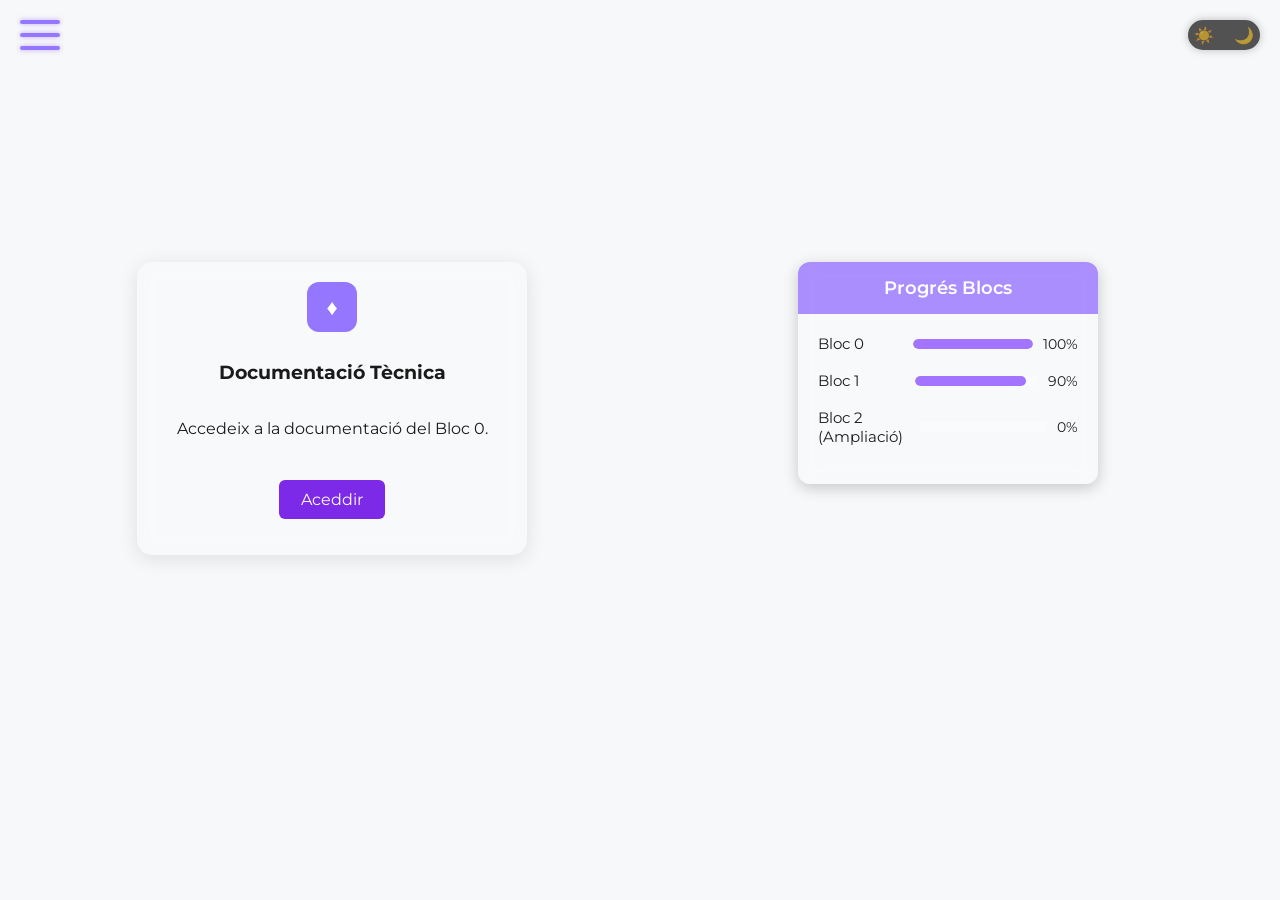
==== Biografia/index.html @ cbb4f6bd "Add files via upload" ====
<!DOCTYPE html>
<html lang="ca">
<head>
  <meta charset="UTF-8" />
  <meta name="viewport" content="width=device-width, initial-scale=1.0" />
  <title>Pàgina Principal</title>
  <link rel="icon" type="image/x-icon" href="logo.ico" />
  <link rel="stylesheet" href="styles.css" />
  <link href="https://fonts.googleapis.com/css2?family=Montserrat:wght@300;400;500;600;700&display=swap" rel="stylesheet">
</head>

<body>
  <!-- Botón modo claro/oscuro -->
  <input type="checkbox" id="checkboxInput" />
  <label for="checkboxInput" class="toggleSwitch">
    <span class="sun">☀️</span>
    <span class="moon">🌙</span>
  </label>

  <!-- Menú hamburguesa -->
  <label class="burger" for="burger">
    <input type="checkbox" id="burger" />
    <span></span>
    <span></span>
    <span></span>
  </label>

  <!-- Menú de navegación -->
  <nav class="nav-menu">
    <ul>
      <li><a href="B0/indexb-0.html">Documentació Tècnica</a></li>
      <!-- 
      <li><a href="#">Proyectos</a></li>
      <li><a href="#">Servicios</a></li>
      -->
      <li><a href="#">Contacto</a></li>
    </ul>

    <!-- Barra de búsqueda -->
    <div class="group">
      <svg viewBox="0 0 24 24" aria-hidden="true" class="search-icon">
        <g>
          <path
            d="M21.53 20.47l-3.66-3.66C19.195 15.24 20 13.214 20 11c0-4.97-4.03-9-9-9s-9 
            4.03-9 9 4.03 9 9 9c2.215 0 4.24-.804 5.808-2.13l3.66 
            3.66c.147.146.34.22.53.22s.385-.073.53-.22c.295-.293.295-.767.002-1.06zM3.5 
            11c0-4.135 3.365-7.5 7.5-7.5s7.5 
            3.365 7.5 7.5-3.365 7.5-7.5 7.5-7.5-3.365-7.5-7.5z">
          </path>
        </g>
      </svg>
      <input id="query" class="input" type="search" placeholder="Buscar..." name="searchbar" />
    </div>
  </nav>

  <h1 class="main-title">Pàgina Principal</h1>





  <!-- Tarjetas de ejemplo -->
<div class="cards-container">
  <div class="card">
    <div class="icon">♦︎</div>
    <h3>Documentació Tècnica</h3>
    <p>Accedeix a la documentació del Bloc 0.<p>
    <button class="button" onclick="window.location.href='B0/B0A2.html'">
    Aceddir
    </button>

  </div>

 

    
  
  <div class="progress-card">
  <div class="header">Progrés Blocs</div>
  <div class="body">
    <div class="skill">
      <div class="skill-name html">Bloc 0</div>
      <div class="skill-level">
        <div style="width: 100%" class="skill-percent"></div>
      </div>
      <div class="skill-percent-number">100%</div>
    </div>

    <div class="skill">
      <div class="skill-name css">Bloc 1</div>
      <div class="skill-level">
        <div style="width: 90%" class="skill-percent"></div>
      </div>
      <div class="skill-percent-number">90%</div>
    </div>

    <div class="skill">
      <div class="skill-name js">Bloc 2 (Ampliació)</div>
      <div class="skill-level">
        <div style="width: 0%" class="skill-percent"></div>
      </div>
      <div class="skill-percent-number">0%</div>
    </div>
  </div>
</div>




  <script src="script.js"></script>
  <audio id="clickSound" src="sonidos/sonido boton.mp3" preload="auto"></audio>
</body>
</html>
---- Biografia/styles.css ----
/* === Tipografía general === */
body {
  font-family: 'Montserrat', sans-serif;
  background-color: #f7f8fa;
  color: #1c1c1c;
  transition: background-color 0.3s ease, color 0.3s ease;
}

/* === Botón modo claro/oscuro === */
#checkboxInput {
  display: none;
}

.toggleSwitch {
  display: flex;
  align-items: center;
  justify-content: space-between;
  position: absolute;
  top: 20px;
  right: 20px;
  width: 60px;
  height: 30px;
  background-color: rgb(82, 82, 82);
  border-radius: 20px;
  cursor: pointer;
  transition-duration: 0.3s;
  padding: 0 6px;
  box-shadow: 0 0 8px rgba(0, 0, 0, 0.25);
  z-index: 20;
}

.toggleSwitch .sun,
.toggleSwitch .moon {
  font-size: 16px;
  opacity: 0.6;
  transition: opacity 0.3s;
}

#checkboxInput:checked + .toggleSwitch {
  background-color: rgb(148, 118, 255);
}

#checkboxInput:checked + .toggleSwitch .sun {
  opacity: 1;
}

#checkboxInput:checked + .toggleSwitch .moon {
  opacity: 0.3;
}

/* === Menú hamburguesa === */
.burger {
  position: fixed;
  top: 20px;
  left: 20px;
  width: 40px;
  height: 30px;
  background: transparent;
  cursor: pointer;
  display: block;
  z-index: 30;
}

.burger input {
  display: none;
}

.burger span {
  display: block;
  position: absolute;
  height: 4px;
  width: 100%;
  background: rgb(148, 118, 255);
  border-radius: 9px;
  opacity: 1;
  left: 0;
  transform: rotate(0deg);
  transition: 0.25s ease-in-out;
  box-shadow: 0 0 5px rgba(148, 118, 255, 0.6);
}

.burger span:nth-of-type(1) { top: 0; transform-origin: left center; }
.burger span:nth-of-type(2) { top: 50%; transform: translateY(-50%); transform-origin: left center; }
.burger span:nth-of-type(3) { top: 100%; transform: translateY(-100%); transform-origin: left center; }

.burger input:checked ~ span:nth-of-type(1) {
  transform: rotate(45deg);
  top: 0;
  left: 5px;
}

.burger input:checked ~ span:nth-of-type(2) {
  width: 0%;
  opacity: 0;
}

.burger input:checked ~ span:nth-of-type(3) {
  transform: rotate(-45deg);
  top: 28px;
  left: 5px;
}

/* === Menú desplegable === */
.nav-menu {
  position: fixed;
  top: 0;
  left: -100%;
  width: 250px;
  height: 100%;
  backdrop-filter: blur(10px);
  background: rgba(124, 58, 237, 0.35);
  box-shadow: 5px 0 20px rgba(0, 0, 0, 0.2);
  border-right: 1px solid rgba(255, 255, 255, 0.2);
  transition: left 0.5s ease;
  padding: 80px 20px 20px;
  z-index: 25;
}

.nav-menu.active {
  left: 0;
}

.nav-menu ul {
  list-style: none;
  padding: 0;
}

.nav-menu ul li {
  margin: 20px 0;
}

.nav-menu ul li a {
  color: white;
  text-decoration: none;
  font-weight: 500;
  transition: color 0.3s;
}

.nav-menu ul li a:hover {
  color: #d1c4ff;
}

/* === Barra de búsqueda === */
.group {
  margin-top: 20px;
  display: flex;
  align-items: center;
  position: relative;
}

.input {
  font-family: "Montserrat", sans-serif;
  width: 100%;
  height: 45px;
  padding-left: 2.5rem;
  border: none;
  border-radius: 12px;
  background-color: rgba(22, 23, 29, 0.6);
  color: #e0dfff;
  outline: none;
  transition: all 0.25s ease;
}

.input::placeholder {
  color: #bdbecb;
}

.search-icon {
  position: absolute;
  left: 1rem;
  fill: #bdbecb;
  width: 1rem;
  height: 1rem;
  pointer-events: none;
}

/* === Tarjetas === */
.card {
  background-color: #fff;
  border-radius: 16px;
  padding: 25px;
  max-width: 320px;
  margin: 40px auto;
  box-shadow: 0 4px 10px rgba(0, 0, 0, 0.1);
  text-align: center;
  transition: all 0.3s ease;
}

.card:hover {
  transform: translateY(-6px);
  box-shadow: 0 0 30px rgba(148, 118, 255, 0.5);
}

.icon {
  background-color: rgb(148, 118, 255);
  color: white;
  font-size: 22px;
  width: 50px;
  height: 50px;
  border-radius: 12px;
  display: flex;
  align-items: center;
  justify-content: center;
  margin: 0 auto 10px;
}

/* === Modo oscuro === */
body.dark-mode {
  background-color: #0f172a;
  color: #e2e8f0;
}

body.dark-mode .card {
  background-color: #1e293b;
  color: #e2e8f0;
}

body.dark-mode .nav-menu {
  background: rgba(60, 40, 120, 0.35);
}

body.dark-mode .burger span {
  background: white;
}


/* ===========================
   ESTILO GENERAL DE BOTONES
=========================== */
.button {
  position: relative;
  padding: 10px 22px;
  border-radius: 6px;
  border: none;
  color: #fff;
  cursor: pointer;
  background-color: #7d2ae8;
  transition: all 0.2s ease;
  font-family: 'Montserrat', sans-serif;
  font-size: 1rem;
}

.button:active {
  transform: scale(0.96);
}

.button:before,
.button:after {
  position: absolute;
  content: "";
  width: 150%;
  left: 50%;
  height: 100%;
  transform: translateX(-50%);
  z-index: -1000;
  background-repeat: no-repeat;
}

.button:hover:before {
  top: -70%;
  background-image: radial-gradient(circle, #7d2ae8 20%, transparent 20%),
    radial-gradient(circle, transparent 20%, #7d2ae8 20%, transparent 30%),
    radial-gradient(circle, #7d2ae8 20%, transparent 20%),
    radial-gradient(circle, #7d2ae8 20%, transparent 20%),
    radial-gradient(circle, transparent 10%, #7d2ae8 15%, transparent 20%),
    radial-gradient(circle, #7d2ae8 20%, transparent 20%),
    radial-gradient(circle, #7d2ae8 20%, transparent 20%),
    radial-gradient(circle, #7d2ae8 20%, transparent 20%),
    radial-gradient(circle, #7d2ae8 20%, transparent 20%);
  background-size: 10% 10%, 20% 20%, 15% 15%, 20% 20%, 18% 18%, 10% 10%, 15% 15%,
    10% 10%, 18% 18%;
  background-position: 50% 120%;
  animation: greentopBubbles 0.6s ease;
}

@keyframes greentopBubbles {
  0% {
    background-position: 5% 90%, 10% 90%, 10% 90%, 15% 90%, 25% 90%, 25% 90%,
      40% 90%, 55% 90%, 70% 90%;
  }
  50% {
    background-position: 0% 80%, 0% 20%, 10% 40%, 20% 0%, 30% 30%, 22% 50%,
      50% 50%, 65% 20%, 90% 30%;
  }
  100% {
    background-position: 0% 70%, 0% 10%, 10% 30%, 20% -10%, 30% 20%, 22% 40%,
      50% 40%, 65% 10%, 90% 20%;
    background-size: 0% 0%;
  }
}

.button:hover::after {
  bottom: -70%;
  background-image: radial-gradient(circle, #7d2ae8 20%, transparent 20%),
    radial-gradient(circle, #7d2ae8 20%, transparent 20%),
    radial-gradient(circle, transparent 10%, #7d2ae8 15%, transparent 20%),
    radial-gradient(circle, #7d2ae8 20%, transparent 20%),
    radial-gradient(circle, #7d2ae8 20%, transparent 20%),
    radial-gradient(circle, #7d2ae8 20%, transparent 20%),
    radial-gradient(circle, #7d2ae8 20%, transparent 20%);
  background-size: 15% 15%, 20% 20%, 18% 18%, 20% 20%, 15% 15%, 20% 20%, 18% 18%;
  background-position: 50% 0%;
  animation: greenbottomBubbles 0.6s ease;
}

@keyframes greenbottomBubbles {
  0% {
    background-position: 10% -10%, 30% 10%, 55% -10%, 70% -10%, 85% -10%,
      70% -10%, 70% 0%;
  }
  50% {
    background-position: 0% 80%, 20% 80%, 45% 60%, 60% 100%, 75% 70%, 95% 60%,
      105% 0%;
  }
  100% {
    background-position: 0% 90%, 20% 90%, 45% 70%, 60% 110%, 75% 80%, 95% 70%,
      110% 10%;
    background-size: 0% 0%;
  }
}

/* ===========================
   CENTRADO DEL BOTÓN EN LAS TARJETAS
=========================== */
.card {
  display: flex;
  flex-direction: column;
  justify-content: center;
  align-items: center;
  text-align: center;
}

.card .button {
  margin-top: 20px;
}

/* CONTENEDOR DE TARJETAS */
.cards-container {
  display: grid;
  grid-template-columns: repeat(auto-fit, minmax(280px, 1fr));
  gap: 2rem; /* Espacio entre tarjetas */
  padding: 2rem;
  justify-items: center;
  align-items: start;
}

/* TARJETAS INDIVIDUALES */
.card {
  background: rgba(255, 255, 255, 0.15); /* efecto translúcido */
  backdrop-filter: blur(10px);
  border-radius: 15px;
  padding: 20px;
  text-align: center;
  color: #fff;
  width: 100%;
  max-width: 350px;
  box-shadow: 0 4px 20px rgba(0, 0, 0, 0.1);
  transition: transform 0.3s ease;
}

.card:hover {
  transform: translateY(-8px);
}

/* 🌞🌚 Estilos para texto dentro de las tarjetas */
.card h3,
.card p {
  color: #1a1a1a;
  transition: color 0.3s ease;
}

/* Texto en modo oscuro */
body.dark-mode .card h3,
body.dark-mode .card p {
  color: #e2e8f0; /* tono claro agradable */
}

/* Botón dentro de las tarjetas */
.card .button {
  margin-top: 10px;
  background-color: #7d2ae8;
  color: #fff;
  transition: background-color 0.3s ease, color 0.3s ease;
}

/* Botón en modo oscuro */
body.dark-mode .card .button {
  background-color: #a78bfa; /* morado más claro para contraste */
  color: #0f172a;
}

/* Hover adaptado */
.card .button:hover {
  background-color: #9f6cff;
}
body.dark-mode .card .button:hover {
  background-color: #c4b5fd;
}

/* Transición general */
.card,
.card .icon,
.card h3,
.card p,
.card .button {
  transition: all 0.3s ease-in-out;
}


/* Titol centrat al index.html*/

/* Envuélvelo con .center-page o añádelo a body si esta vista solo muestra el h1 */
.center-page{
  min-height: 100vh;
  display: grid;
  place-items: center;    /* centra vertical y horizontal */
  padding: 4rem 1rem;
}

.center-page > h1{
  margin: 0;
  font-weight: 800;
  font-size: clamp(2rem, 5vw, 3rem);
  letter-spacing: .3px;
  text-align: center;
  color: var(--text);
  text-shadow: 0 2px 24px rgba(124, 58, 237, .18);
  position: relative;
  isolation: isolate;
}

/* Detalle sutil de acento debajo del título (opcional) */
.center-page > h1::after{
  content: "";
  display: block;
  height: 4px;
  width: min(120px, 30vw);
  margin: .9rem auto 0;
  border-radius: 999px;
  background: linear-gradient(90deg, transparent, var(--primary), transparent);
  opacity: .9;
}


/* Titol animat a totes les pàgines */ 

.main-title {
  font-size: 3rem;
  text-align: center;
  margin-top: 100px;
  opacity: 0;
  transform: translateY(50px);
  transition: all 1s ease;
  color: var(--text-color);
}

.main-title.visible {
  opacity: 1;
  transform: translateY(0);
}

/*Carta progrés */

.progress-card {
  width: 300px;
  background: rgba(255, 255, 255, 0.15);
  backdrop-filter: blur(10px);
  border-radius: 12px;
  box-shadow: 0 4px 15px rgba(0,0,0,0.2);
  overflow: hidden;
  margin: 40px auto;
  color: var(--text-color);
  transition: transform 0.4s ease, border-bottom 0.4s ease;
}

.progress-card:hover {
  border-bottom: 4px solid #a374ff;
  transform: scale(1.05);
}

.progress-card .header {
  background-color: rgba(120, 70, 255, 0.6);
  color: white;
  padding: 15px;
  text-align: center;
  font-weight: 600;
  font-size: 18px;
}

.progress-card .body {
  padding: 20px;
}

.skill {
  display: flex;
  align-items: center;
  margin-bottom: 18px;
}

.skill-name {
  width: 100px;
  font-size: 15px;
}

.skill-level {
  width: 150px;
  height: 10px;
  background-color: rgba(255,255,255,0.3);
  border-radius: 10px;
  overflow: hidden;
  margin-left: 15px;
}

.skill-percent {
  height: 100%;
  background-color: #a374ff;
  border-radius: 10px;
}

.skill-percent-number {
  margin-left: 10px;
  font-size: 14px;
  color: var(--text-color);
}

/* Modo oscuro */
body.dark-mode .progress-card {
  background: rgba(20, 20, 20, 0.7);
  box-shadow: 0 4px 20px rgba(0, 0, 0, 0.5);
}

body.dark-mode .progress-card .header {
  background-color: rgba(140, 90, 255, 0.8);
}
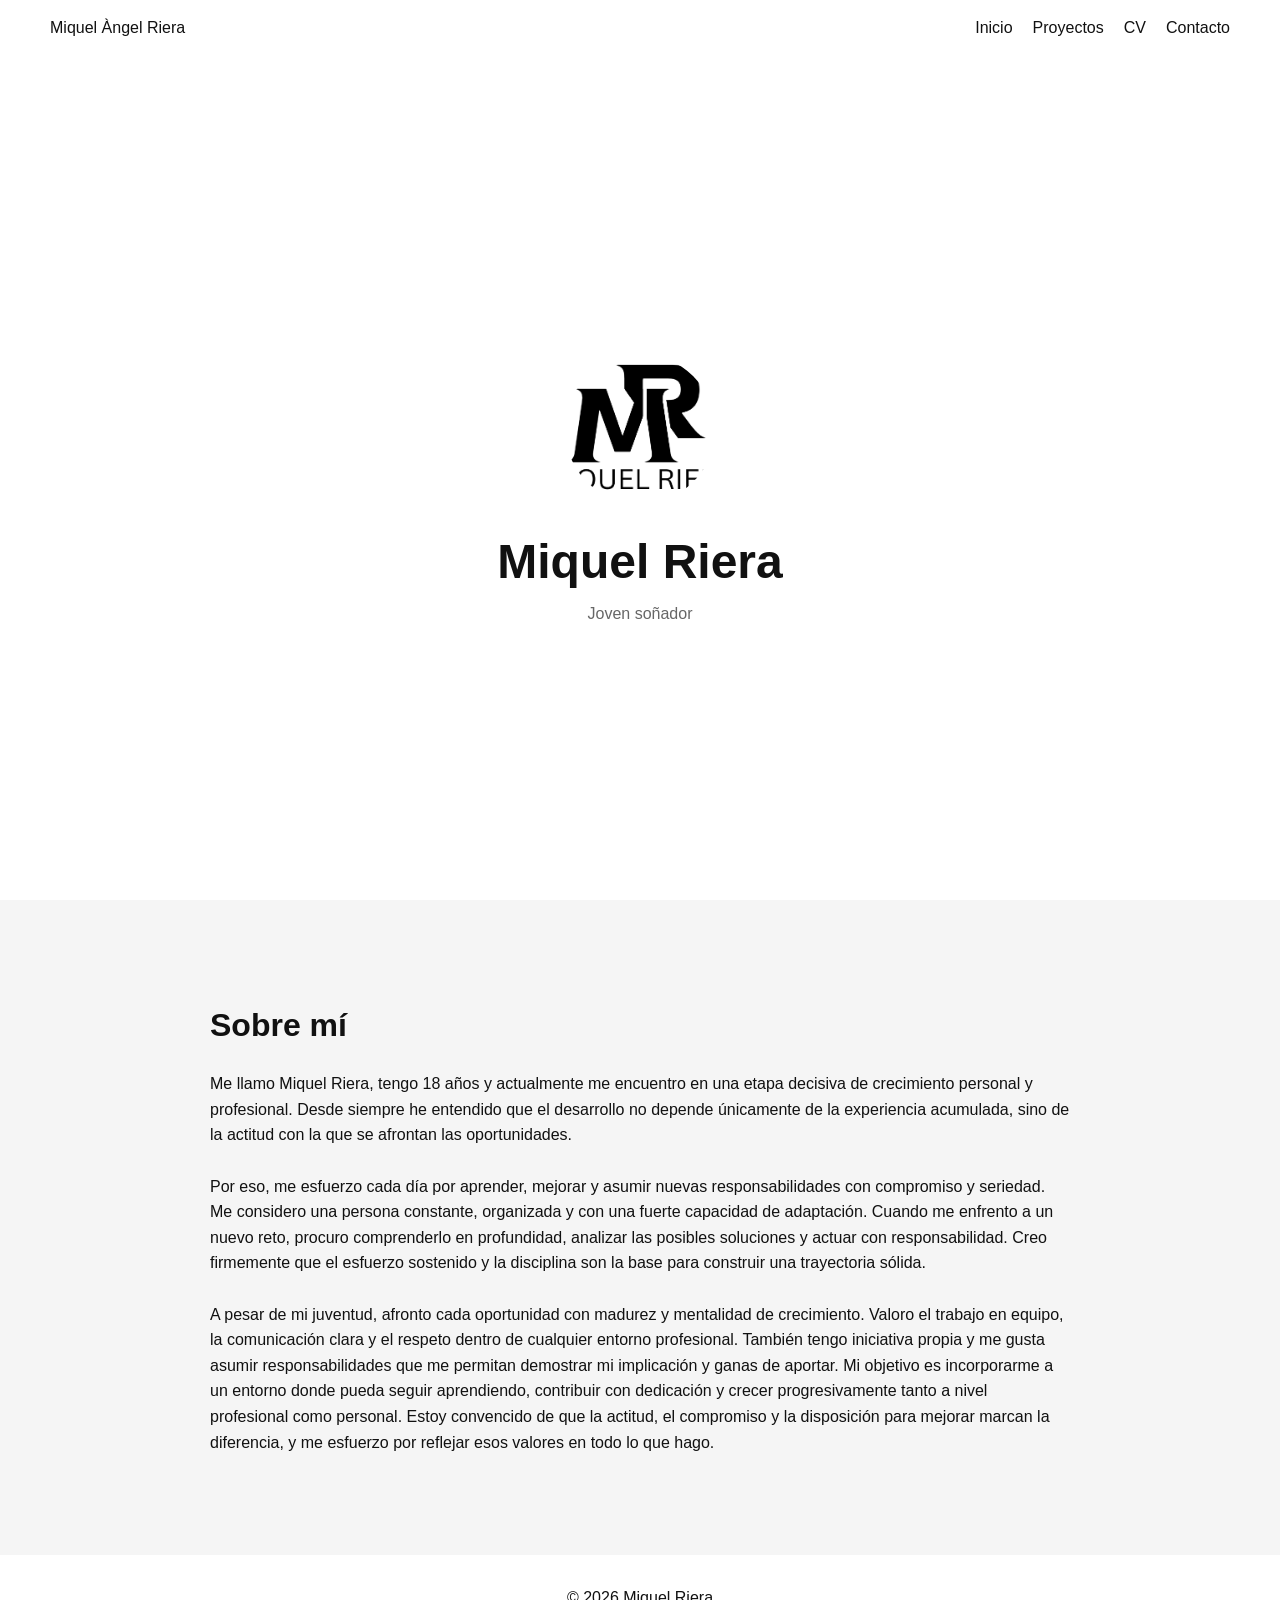
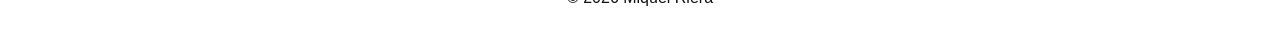
==== commit ddaec57c: "---" ====
--- a/Biografia/index.html
+++ b/Biografia/index.html
@@ -1,113 +1,39 @@
-<!DOCTYPE html>
-<html lang="ca">
-<head>
-  <meta charset="UTF-8" />
-  <meta name="viewport" content="width=device-width, initial-scale=1.0" />
-  <title>Pàgina Principal</title>
-  <link rel="icon" type="image/x-icon" href="logo.ico" />
-  <link rel="stylesheet" href="styles.css" />
-  <link href="https://fonts.googleapis.com/css2?family=Montserrat:wght@300;400;500;600;700&display=swap" rel="stylesheet">
-</head>
-
-<body>
-  <!-- Botón modo claro/oscuro -->
-  <input type="checkbox" id="checkboxInput" />
-  <label for="checkboxInput" class="toggleSwitch">
-    <span class="sun">☀️</span>
-    <span class="moon">🌙</span>
-  </label>
-
-  <!-- Menú hamburguesa -->
-  <label class="burger" for="burger">
-    <input type="checkbox" id="burger" />
-    <span></span>
-    <span></span>
-    <span></span>
-  </label>
-
-  <!-- Menú de navegación -->
-  <nav class="nav-menu">
-    <ul>
-      <li><a href="B0/indexb-0.html">Documentació Tècnica</a></li>
-      <!-- 
-      <li><a href="#">Proyectos</a></li>
-      <li><a href="#">Servicios</a></li>
-      -->
-      <li><a href="#">Contacto</a></li>
-    </ul>
-
-    <!-- Barra de búsqueda -->
-    <div class="group">
-      <svg viewBox="0 0 24 24" aria-hidden="true" class="search-icon">
-        <g>
-          <path
-            d="M21.53 20.47l-3.66-3.66C19.195 15.24 20 13.214 20 11c0-4.97-4.03-9-9-9s-9 
-            4.03-9 9 4.03 9 9 9c2.215 0 4.24-.804 5.808-2.13l3.66 
-            3.66c.147.146.34.22.53.22s.385-.073.53-.22c.295-.293.295-.767.002-1.06zM3.5 
-            11c0-4.135 3.365-7.5 7.5-7.5s7.5 
-            3.365 7.5 7.5-3.365 7.5-7.5 7.5-7.5-3.365-7.5-7.5z">
-          </path>
-        </g>
-      </svg>
-      <input id="query" class="input" type="search" placeholder="Buscar..." name="searchbar" />
-    </div>
-  </nav>
-
-  <h1 class="main-title">Pàgina Principal</h1>
-
-
-
-
-
-  <!-- Tarjetas de ejemplo -->
-<div class="cards-container">
-  <div class="card">
-    <div class="icon">♦︎</div>
-    <h3>Documentació Tècnica</h3>
-    <p>Accedeix a la documentació del Bloc 0.<p>
-    <button class="button" onclick="window.location.href='B0/B0A2.html'">
-    Aceddir
-    </button>
-
-  </div>
-
- 
-
-    
-  
-  <div class="progress-card">
-  <div class="header">Progrés Blocs</div>
-  <div class="body">
-    <div class="skill">
-      <div class="skill-name html">Bloc 0</div>
-      <div class="skill-level">
-        <div style="width: 100%" class="skill-percent"></div>
-      </div>
-      <div class="skill-percent-number">100%</div>
-    </div>
-
-    <div class="skill">
-      <div class="skill-name css">Bloc 1</div>
-      <div class="skill-level">
-        <div style="width: 90%" class="skill-percent"></div>
-      </div>
-      <div class="skill-percent-number">90%</div>
-    </div>
-
-    <div class="skill">
-      <div class="skill-name js">Bloc 2 (Ampliació)</div>
-      <div class="skill-level">
-        <div style="width: 0%" class="skill-percent"></div>
-      </div>
-      <div class="skill-percent-number">0%</div>
-    </div>
-  </div>
-</div>
-
-
-
-
-  <script src="script.js"></script>
-  <audio id="clickSound" src="sonidos/sonido boton.mp3" preload="auto"></audio>
-</body>
-</html>
+<!DOCTYPE html>
+<html lang="es">
+<head>
+    <meta charset="UTF-8">
+    <title>Miquel Riera</title>
+    <link rel="icon" type="image/x-icon" href="assets/logo.ico">
+    <link rel="stylesheet" href="styles.css">
+</head>
+<body>
+
+<nav>
+    <div class="logo">Miquel Àngel Riera</div>
+    <ul>
+        <li><a href="index.html">Inicio</a></li>
+        <li><a href="proyectos.html">Proyectos</a></li>
+        <li><a href="cv.html">CV</a></li>
+        <li><a href="contacto.html">Contacto</a></li>
+    </ul>
+</nav>
+
+<header class="small-header">
+    <img src="assets/logo.ico" alt="Tu Foto">
+    <h1>Miquel Riera</h1>
+    <p class="subtitle">Joven soñador</p>
+</header>
+
+<section>
+    <h2>Sobre mí</h2>
+    <p>
+       Me llamo Miquel Riera, tengo 18 años y actualmente me encuentro en una etapa decisiva de crecimiento personal y profesional. Desde siempre he entendido que el desarrollo no depende únicamente de la experiencia acumulada, sino de la actitud con la que se afrontan las oportunidades. <br> <br>Por eso, me esfuerzo cada día por aprender, mejorar y asumir nuevas responsabilidades con compromiso y seriedad. Me considero una persona constante, organizada y con una fuerte capacidad de adaptación. Cuando me enfrento a un nuevo reto, procuro comprenderlo en profundidad, analizar las posibles soluciones y actuar con responsabilidad. Creo firmemente que el esfuerzo sostenido y la disciplina son la base para construir una trayectoria sólida. <br> <br>A pesar de mi juventud, afronto cada oportunidad con madurez y mentalidad de crecimiento. Valoro el trabajo en equipo, la comunicación clara y el respeto dentro de cualquier entorno profesional. También tengo iniciativa propia y me gusta asumir responsabilidades que me permitan demostrar mi implicación y ganas de aportar. Mi objetivo es incorporarme a un entorno donde pueda seguir aprendiendo, contribuir con dedicación y crecer progresivamente tanto a nivel profesional como personal. Estoy convencido de que la actitud, el compromiso y la disposición para mejorar marcan la diferencia, y me esfuerzo por reflejar esos valores en todo lo que hago.
+    </p>
+</section>
+
+<footer>
+    © 2026 Miquel Riera
+</footer>
+
+</body>
+</html>
--- a/Biografia/styles.css
+++ b/Biografia/styles.css
@@ -1,534 +1,132 @@
-/* === Tipografía general === */
-body {
-  font-family: 'Montserrat', sans-serif;
-  background-color: #f7f8fa;
-  color: #1c1c1c;
-  transition: background-color 0.3s ease, color 0.3s ease;
-}
-
-/* === Botón modo claro/oscuro === */
-#checkboxInput {
-  display: none;
-}
-
-.toggleSwitch {
-  display: flex;
-  align-items: center;
-  justify-content: space-between;
-  position: absolute;
-  top: 20px;
-  right: 20px;
-  width: 60px;
-  height: 30px;
-  background-color: rgb(82, 82, 82);
-  border-radius: 20px;
-  cursor: pointer;
-  transition-duration: 0.3s;
-  padding: 0 6px;
-  box-shadow: 0 0 8px rgba(0, 0, 0, 0.25);
-  z-index: 20;
-}
-
-.toggleSwitch .sun,
-.toggleSwitch .moon {
-  font-size: 16px;
-  opacity: 0.6;
-  transition: opacity 0.3s;
-}
-
-#checkboxInput:checked + .toggleSwitch {
-  background-color: rgb(148, 118, 255);
-}
-
-#checkboxInput:checked + .toggleSwitch .sun {
-  opacity: 1;
-}
-
-#checkboxInput:checked + .toggleSwitch .moon {
-  opacity: 0.3;
-}
-
-/* === Menú hamburguesa === */
-.burger {
-  position: fixed;
-  top: 20px;
-  left: 20px;
-  width: 40px;
-  height: 30px;
-  background: transparent;
-  cursor: pointer;
-  display: block;
-  z-index: 30;
-}
-
-.burger input {
-  display: none;
-}
-
-.burger span {
-  display: block;
-  position: absolute;
-  height: 4px;
-  width: 100%;
-  background: rgb(148, 118, 255);
-  border-radius: 9px;
-  opacity: 1;
-  left: 0;
-  transform: rotate(0deg);
-  transition: 0.25s ease-in-out;
-  box-shadow: 0 0 5px rgba(148, 118, 255, 0.6);
-}
-
-.burger span:nth-of-type(1) { top: 0; transform-origin: left center; }
-.burger span:nth-of-type(2) { top: 50%; transform: translateY(-50%); transform-origin: left center; }
-.burger span:nth-of-type(3) { top: 100%; transform: translateY(-100%); transform-origin: left center; }
-
-.burger input:checked ~ span:nth-of-type(1) {
-  transform: rotate(45deg);
-  top: 0;
-  left: 5px;
-}
-
-.burger input:checked ~ span:nth-of-type(2) {
-  width: 0%;
-  opacity: 0;
-}
-
-.burger input:checked ~ span:nth-of-type(3) {
-  transform: rotate(-45deg);
-  top: 28px;
-  left: 5px;
-}
-
-/* === Menú desplegable === */
-.nav-menu {
-  position: fixed;
-  top: 0;
-  left: -100%;
-  width: 250px;
-  height: 100%;
-  backdrop-filter: blur(10px);
-  background: rgba(124, 58, 237, 0.35);
-  box-shadow: 5px 0 20px rgba(0, 0, 0, 0.2);
-  border-right: 1px solid rgba(255, 255, 255, 0.2);
-  transition: left 0.5s ease;
-  padding: 80px 20px 20px;
-  z-index: 25;
-}
-
-.nav-menu.active {
-  left: 0;
-}
-
-.nav-menu ul {
-  list-style: none;
-  padding: 0;
-}
-
-.nav-menu ul li {
-  margin: 20px 0;
-}
-
-.nav-menu ul li a {
-  color: white;
-  text-decoration: none;
-  font-weight: 500;
-  transition: color 0.3s;
-}
-
-.nav-menu ul li a:hover {
-  color: #d1c4ff;
-}
-
-/* === Barra de búsqueda === */
-.group {
-  margin-top: 20px;
-  display: flex;
-  align-items: center;
-  position: relative;
-}
-
-.input {
-  font-family: "Montserrat", sans-serif;
-  width: 100%;
-  height: 45px;
-  padding-left: 2.5rem;
-  border: none;
-  border-radius: 12px;
-  background-color: rgba(22, 23, 29, 0.6);
-  color: #e0dfff;
-  outline: none;
-  transition: all 0.25s ease;
-}
-
-.input::placeholder {
-  color: #bdbecb;
-}
-
-.search-icon {
-  position: absolute;
-  left: 1rem;
-  fill: #bdbecb;
-  width: 1rem;
-  height: 1rem;
-  pointer-events: none;
-}
-
-/* === Tarjetas === */
-.card {
-  background-color: #fff;
-  border-radius: 16px;
-  padding: 25px;
-  max-width: 320px;
-  margin: 40px auto;
-  box-shadow: 0 4px 10px rgba(0, 0, 0, 0.1);
-  text-align: center;
-  transition: all 0.3s ease;
-}
-
-.card:hover {
-  transform: translateY(-6px);
-  box-shadow: 0 0 30px rgba(148, 118, 255, 0.5);
-}
-
-.icon {
-  background-color: rgb(148, 118, 255);
-  color: white;
-  font-size: 22px;
-  width: 50px;
-  height: 50px;
-  border-radius: 12px;
-  display: flex;
-  align-items: center;
-  justify-content: center;
-  margin: 0 auto 10px;
-}
-
-/* === Modo oscuro === */
-body.dark-mode {
-  background-color: #0f172a;
-  color: #e2e8f0;
-}
-
-body.dark-mode .card {
-  background-color: #1e293b;
-  color: #e2e8f0;
-}
-
-body.dark-mode .nav-menu {
-  background: rgba(60, 40, 120, 0.35);
-}
-
-body.dark-mode .burger span {
-  background: white;
-}
-
-
-/* ===========================
-   ESTILO GENERAL DE BOTONES
-=========================== */
-.button {
-  position: relative;
-  padding: 10px 22px;
-  border-radius: 6px;
-  border: none;
-  color: #fff;
-  cursor: pointer;
-  background-color: #7d2ae8;
-  transition: all 0.2s ease;
-  font-family: 'Montserrat', sans-serif;
-  font-size: 1rem;
-}
-
-.button:active {
-  transform: scale(0.96);
-}
-
-.button:before,
-.button:after {
-  position: absolute;
-  content: "";
-  width: 150%;
-  left: 50%;
-  height: 100%;
-  transform: translateX(-50%);
-  z-index: -1000;
-  background-repeat: no-repeat;
-}
-
-.button:hover:before {
-  top: -70%;
-  background-image: radial-gradient(circle, #7d2ae8 20%, transparent 20%),
-    radial-gradient(circle, transparent 20%, #7d2ae8 20%, transparent 30%),
-    radial-gradient(circle, #7d2ae8 20%, transparent 20%),
-    radial-gradient(circle, #7d2ae8 20%, transparent 20%),
-    radial-gradient(circle, transparent 10%, #7d2ae8 15%, transparent 20%),
-    radial-gradient(circle, #7d2ae8 20%, transparent 20%),
-    radial-gradient(circle, #7d2ae8 20%, transparent 20%),
-    radial-gradient(circle, #7d2ae8 20%, transparent 20%),
-    radial-gradient(circle, #7d2ae8 20%, transparent 20%);
-  background-size: 10% 10%, 20% 20%, 15% 15%, 20% 20%, 18% 18%, 10% 10%, 15% 15%,
-    10% 10%, 18% 18%;
-  background-position: 50% 120%;
-  animation: greentopBubbles 0.6s ease;
-}
-
-@keyframes greentopBubbles {
-  0% {
-    background-position: 5% 90%, 10% 90%, 10% 90%, 15% 90%, 25% 90%, 25% 90%,
-      40% 90%, 55% 90%, 70% 90%;
-  }
-  50% {
-    background-position: 0% 80%, 0% 20%, 10% 40%, 20% 0%, 30% 30%, 22% 50%,
-      50% 50%, 65% 20%, 90% 30%;
-  }
-  100% {
-    background-position: 0% 70%, 0% 10%, 10% 30%, 20% -10%, 30% 20%, 22% 40%,
-      50% 40%, 65% 10%, 90% 20%;
-    background-size: 0% 0%;
-  }
-}
-
-.button:hover::after {
-  bottom: -70%;
-  background-image: radial-gradient(circle, #7d2ae8 20%, transparent 20%),
-    radial-gradient(circle, #7d2ae8 20%, transparent 20%),
-    radial-gradient(circle, transparent 10%, #7d2ae8 15%, transparent 20%),
-    radial-gradient(circle, #7d2ae8 20%, transparent 20%),
-    radial-gradient(circle, #7d2ae8 20%, transparent 20%),
-    radial-gradient(circle, #7d2ae8 20%, transparent 20%),
-    radial-gradient(circle, #7d2ae8 20%, transparent 20%);
-  background-size: 15% 15%, 20% 20%, 18% 18%, 20% 20%, 15% 15%, 20% 20%, 18% 18%;
-  background-position: 50% 0%;
-  animation: greenbottomBubbles 0.6s ease;
-}
-
-@keyframes greenbottomBubbles {
-  0% {
-    background-position: 10% -10%, 30% 10%, 55% -10%, 70% -10%, 85% -10%,
-      70% -10%, 70% 0%;
-  }
-  50% {
-    background-position: 0% 80%, 20% 80%, 45% 60%, 60% 100%, 75% 70%, 95% 60%,
-      105% 0%;
-  }
-  100% {
-    background-position: 0% 90%, 20% 90%, 45% 70%, 60% 110%, 75% 80%, 95% 70%,
-      110% 10%;
-    background-size: 0% 0%;
-  }
-}
-
-/* ===========================
-   CENTRADO DEL BOTÓN EN LAS TARJETAS
-=========================== */
-.card {
-  display: flex;
-  flex-direction: column;
-  justify-content: center;
-  align-items: center;
-  text-align: center;
-}
-
-.card .button {
-  margin-top: 20px;
-}
-
-/* CONTENEDOR DE TARJETAS */
-.cards-container {
-  display: grid;
-  grid-template-columns: repeat(auto-fit, minmax(280px, 1fr));
-  gap: 2rem; /* Espacio entre tarjetas */
-  padding: 2rem;
-  justify-items: center;
-  align-items: start;
-}
-
-/* TARJETAS INDIVIDUALES */
-.card {
-  background: rgba(255, 255, 255, 0.15); /* efecto translúcido */
-  backdrop-filter: blur(10px);
-  border-radius: 15px;
-  padding: 20px;
-  text-align: center;
-  color: #fff;
-  width: 100%;
-  max-width: 350px;
-  box-shadow: 0 4px 20px rgba(0, 0, 0, 0.1);
-  transition: transform 0.3s ease;
-}
-
-.card:hover {
-  transform: translateY(-8px);
-}
-
-/* 🌞🌚 Estilos para texto dentro de las tarjetas */
-.card h3,
-.card p {
-  color: #1a1a1a;
-  transition: color 0.3s ease;
-}
-
-/* Texto en modo oscuro */
-body.dark-mode .card h3,
-body.dark-mode .card p {
-  color: #e2e8f0; /* tono claro agradable */
-}
-
-/* Botón dentro de las tarjetas */
-.card .button {
-  margin-top: 10px;
-  background-color: #7d2ae8;
-  color: #fff;
-  transition: background-color 0.3s ease, color 0.3s ease;
-}
-
-/* Botón en modo oscuro */
-body.dark-mode .card .button {
-  background-color: #a78bfa; /* morado más claro para contraste */
-  color: #0f172a;
-}
-
-/* Hover adaptado */
-.card .button:hover {
-  background-color: #9f6cff;
-}
-body.dark-mode .card .button:hover {
-  background-color: #c4b5fd;
-}
-
-/* Transición general */
-.card,
-.card .icon,
-.card h3,
-.card p,
-.card .button {
-  transition: all 0.3s ease-in-out;
-}
-
-
-/* Titol centrat al index.html*/
-
-/* Envuélvelo con .center-page o añádelo a body si esta vista solo muestra el h1 */
-.center-page{
-  min-height: 100vh;
-  display: grid;
-  place-items: center;    /* centra vertical y horizontal */
-  padding: 4rem 1rem;
-}
-
-.center-page > h1{
-  margin: 0;
-  font-weight: 800;
-  font-size: clamp(2rem, 5vw, 3rem);
-  letter-spacing: .3px;
-  text-align: center;
-  color: var(--text);
-  text-shadow: 0 2px 24px rgba(124, 58, 237, .18);
-  position: relative;
-  isolation: isolate;
-}
-
-/* Detalle sutil de acento debajo del título (opcional) */
-.center-page > h1::after{
-  content: "";
-  display: block;
-  height: 4px;
-  width: min(120px, 30vw);
-  margin: .9rem auto 0;
-  border-radius: 999px;
-  background: linear-gradient(90deg, transparent, var(--primary), transparent);
-  opacity: .9;
-}
-
-
-/* Titol animat a totes les pàgines */ 
-
-.main-title {
-  font-size: 3rem;
-  text-align: center;
-  margin-top: 100px;
-  opacity: 0;
-  transform: translateY(50px);
-  transition: all 1s ease;
-  color: var(--text-color);
-}
-
-.main-title.visible {
-  opacity: 1;
-  transform: translateY(0);
-}
-
-/*Carta progrés */
-
-.progress-card {
-  width: 300px;
-  background: rgba(255, 255, 255, 0.15);
-  backdrop-filter: blur(10px);
-  border-radius: 12px;
-  box-shadow: 0 4px 15px rgba(0,0,0,0.2);
-  overflow: hidden;
-  margin: 40px auto;
-  color: var(--text-color);
-  transition: transform 0.4s ease, border-bottom 0.4s ease;
-}
-
-.progress-card:hover {
-  border-bottom: 4px solid #a374ff;
-  transform: scale(1.05);
-}
-
-.progress-card .header {
-  background-color: rgba(120, 70, 255, 0.6);
-  color: white;
-  padding: 15px;
-  text-align: center;
-  font-weight: 600;
-  font-size: 18px;
-}
-
-.progress-card .body {
-  padding: 20px;
-}
-
-.skill {
-  display: flex;
-  align-items: center;
-  margin-bottom: 18px;
-}
-
-.skill-name {
-  width: 100px;
-  font-size: 15px;
-}
-
-.skill-level {
-  width: 150px;
-  height: 10px;
-  background-color: rgba(255,255,255,0.3);
-  border-radius: 10px;
-  overflow: hidden;
-  margin-left: 15px;
-}
-
-.skill-percent {
-  height: 100%;
-  background-color: #a374ff;
-  border-radius: 10px;
-}
-
-.skill-percent-number {
-  margin-left: 10px;
-  font-size: 14px;
-  color: var(--text-color);
-}
-
-/* Modo oscuro */
-body.dark-mode .progress-card {
-  background: rgba(20, 20, 20, 0.7);
-  box-shadow: 0 4px 20px rgba(0, 0, 0, 0.5);
-}
-
-body.dark-mode .progress-card .header {
-  background-color: rgba(140, 90, 255, 0.8);
-}
+* {
+    margin: 0;
+    padding: 0;
+    box-sizing: border-box;
+}
+
+body {
+    font-family: 'Inter', sans-serif;
+    background: #f5f5f5;
+    color: #111;
+    line-height: 1.6;
+    scroll-behavior: smooth;
+}
+
+/* NAV */
+
+nav {
+    position: fixed;
+    width: 100%;
+    top: 0;
+    background: rgba(255,255,255,0.9);
+    backdrop-filter: blur(10px);
+    display: flex;
+    justify-content: space-between;
+    padding: 15px 50px;
+    z-index: 1000;
+}
+
+nav ul {
+    display: flex;
+    list-style: none;
+}
+
+nav li {
+    margin-left: 20px;
+}
+
+nav a {
+    text-decoration: none;
+    color: #111;
+    font-weight: 500;
+}
+
+nav a:hover {
+    color: #0077ff;
+}
+
+/* HEADER */
+
+header {
+    height: 100vh;
+    display: flex;
+    flex-direction: column;
+    justify-content: center;
+    align-items: center;
+    background: white;
+    text-align: center;
+    padding-top: 80px;
+}
+
+header img {
+    width: 150px;
+    height: 150px;
+    border-radius: 50%;
+    object-fit: cover;
+    margin-bottom: 20px;
+}
+
+h1 {
+    font-size: 3rem;
+}
+
+.subtitle {
+    color: #666;
+}
+
+section {
+    max-width: 900px;
+    margin: 100px auto;
+    padding: 0 20px;
+}
+
+h2 {
+    margin-bottom: 20px;
+    font-size: 2rem;
+}
+
+.highlight {
+    color: #0077ff;
+}
+
+/* PROYECTOS */
+
+.project-card {
+    background: white;
+    padding: 20px;
+    margin-bottom: 20px;
+    border-radius: 10px;
+    transition: transform 0.3s ease;
+}
+
+.project-card:hover {
+    transform: translateY(-5px);
+}
+
+.project-card a {
+    color: #0077ff;
+    text-decoration: none;
+}
+
+/* BOTÓN */
+
+.btn {
+    display: inline-block;
+    padding: 10px 20px;
+    background: #0077ff;
+    color: white;
+    border-radius: 5px;
+    text-decoration: none;
+    transition: 0.3s;
+}
+
+.btn:hover {
+    background: #005fcc;
+}
+
+footer {
+    text-align: center;
+    padding: 30px;
+    background: white;
+    margin-top: 50px;
+}
